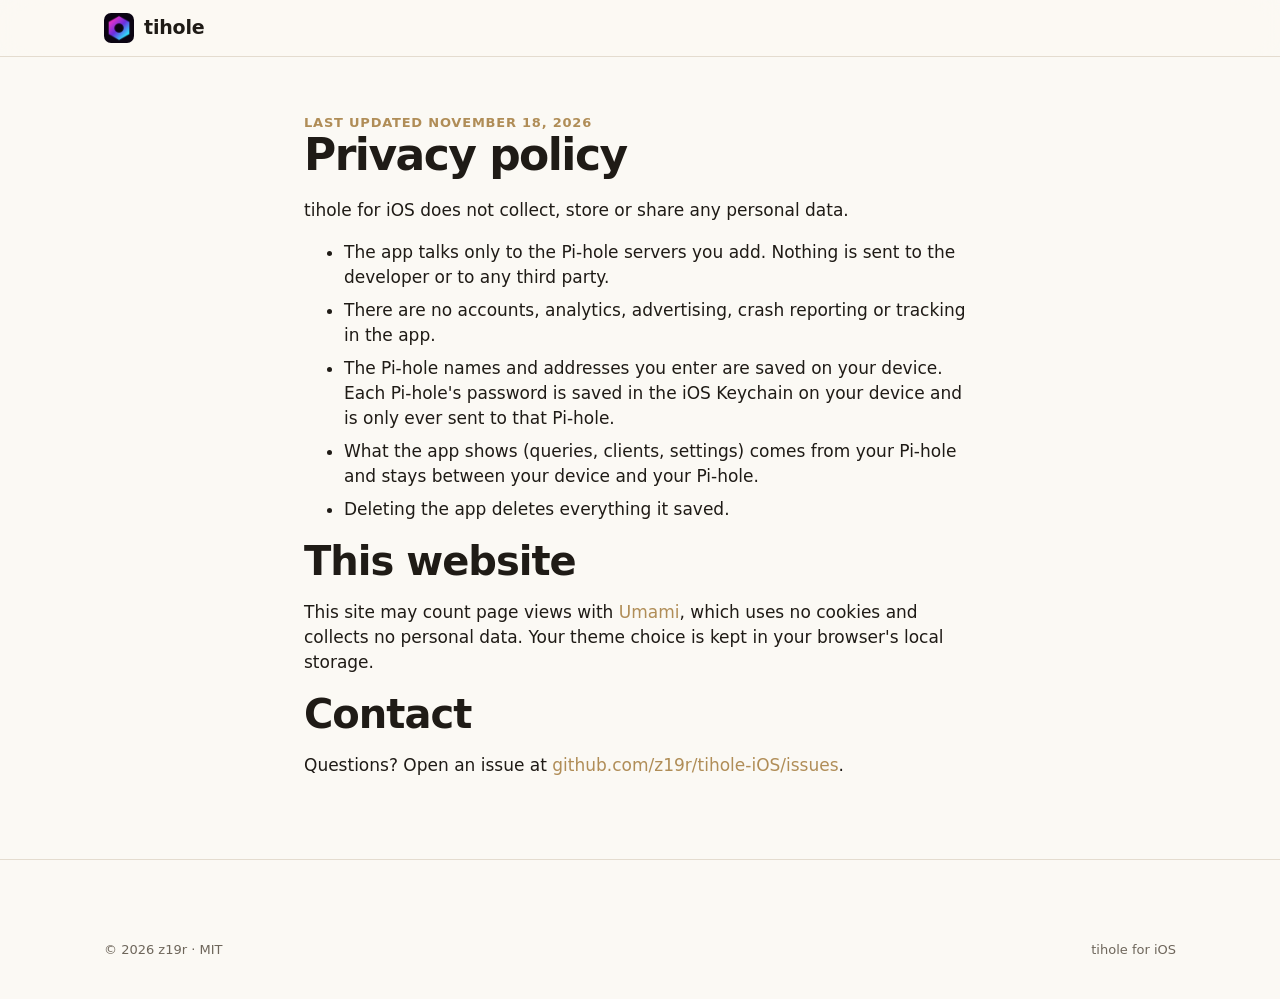
==== site/privacy.html @ 0d6b85c3 "Add the tihole-ios.z19r.com website site/ is the iOS app's website, a sibling of tihole.z19r.com wit" ====
<!DOCTYPE html>
<html lang="en" data-theme="gloss">
<head>
<meta charset="utf-8">
<meta name="viewport" content="width=device-width, initial-scale=1">
<title>Privacy policy — tihole for iOS</title>
<meta name="description" content="tihole for iOS collects no personal
  data. It talks only to the Pi-holes you add.">
<link rel="icon" href="img/favicon.png">
<link rel="apple-touch-icon" href="img/apple-touch-icon.png">
<link rel="stylesheet" href="site.css">
<script src="theme.js"></script>
</head>
<body>
<nav class="navbar" aria-label="Main">
  <div class="wrap">
    <a class="brand" href="/"><img src="img/icon.png" alt="">tihole</a>
  </div>
</nav>
<main class="prose">
  <div class="eyebrow">Last updated November 18, 2026</div>
  <h1>Privacy policy</h1>
  <p>tihole for iOS does not collect, store or share any personal data.</p>
  <ul>
    <li>The app talks only to the Pi-hole servers you add. Nothing is sent
      to the developer or to any third party.</li>
    <li>There are no accounts, analytics, advertising, crash reporting or
      tracking in the app.</li>
    <li>The Pi-hole names and addresses you enter are saved on your
      device. Each Pi-hole's password is saved in the iOS Keychain on your
      device and is only ever sent to that Pi-hole.</li>
    <li>What the app shows (queries, clients, settings) comes from your
      Pi-hole and stays between your device and your Pi-hole.</li>
    <li>Deleting the app deletes everything it saved.</li>
  </ul>
  <h2>This website</h2>
  <p>This site may count page views with
    <a href="https://umami.is" target="_blank" rel="noreferrer">Umami</a>,
    which uses no cookies and collects no personal data. Your theme choice
    is kept in your browser's local storage.</p>
  <h2>Contact</h2>
  <p>Questions? Open an issue at
    <a href="https://github.com/z19r/tihole-iOS/issues">
    github.com/z19r/tihole-iOS/issues</a>.</p>
</main>
<footer>
  <div class="wrap foot-meta">
    <span>© 2026 z19r · MIT</span>
    <a href="/">tihole for iOS</a>
  </div>
</footer>
</body>
</html>
---- site/site.css ----
/* tihole for iOS — site styles.
 * The palettes are the app's own (Tihole/Theme/Theme.swift). The look is
 * the app's: system font, inset grouped lists, rounded cards, segmented
 * controls and translucent bars. */

:root,
[data-theme="gloss"] {
  --surface: #0b0412;
  --panel: #190a2e;
  --text: #f4f1fb;
  --subtle: #9e8fc6;
  --accent: #ff2e93;
  --allow: #5cf07a;
  --block: #ff4d6d;
  --warn: #f5b93d;
  --border: #3a1e63;
  --ramp: linear-gradient(90deg, #ff2e93, #e533c9, #6b2fe0, #2ee6ff);
  --bar: rgb(11 4 18 / 0.72);
  --glow: rgb(255 46 147 / 0.22);
  --glow-2: rgb(46 230 255 / 0.14);
  color-scheme: dark;
}

[data-theme="deep-night"] {
  --surface: #0b0f1a;
  --panel: #141b2d;
  --text: #e6eaf2;
  --subtle: #8a93a6;
  --accent: #7aa2f7;
  --allow: #4ade80;
  --block: #f7768e;
  --warn: #f5c97b;
  --border: #2a3550;
  --ramp: linear-gradient(90deg, #7aa2f7, #a5bdfb);
  --bar: rgb(11 15 26 / 0.72);
  --glow: rgb(122 162 247 / 0.2);
  --glow-2: rgb(74 222 128 / 0.08);
  color-scheme: dark;
}

[data-theme="light-luxury"] {
  --surface: #fbf9f4;
  --panel: #ffffff;
  --text: #1f1b16;
  --subtle: #6e665b;
  --accent: #b08d57;
  --allow: #3f9d5a;
  --block: #c0392b;
  --warn: #c9871f;
  --border: #e4dccf;
  --ramp: linear-gradient(90deg, #b08d57, #8a6a3a);
  --bar: rgb(251 249 244 / 0.78);
  --glow: rgb(176 141 87 / 0.16);
  --glow-2: rgb(63 157 90 / 0.06);
  color-scheme: light;
}

[data-theme="pihole-classic"] {
  --surface: #1a1213;
  --panel: #241819;
  --text: #f5e9e9;
  --subtle: #a88b8b;
  --accent: #e5322b;
  --allow: #35c46a;
  --block: #e5322b;
  --warn: #f2b134;
  --border: #4a2e30;
  --ramp: linear-gradient(90deg, #e5322b, #f2b134);
  --bar: rgb(26 18 19 / 0.72);
  --glow: rgb(229 50 43 / 0.2);
  --glow-2: rgb(242 177 52 / 0.08);
  color-scheme: dark;
}

* {
  box-sizing: border-box;
}

html {
  scroll-behavior: smooth;
  scroll-padding-top: 72px;
}

body {
  margin: 0;
  background: var(--surface);
  color: var(--text);
  font: 17px/1.47 -apple-system, BlinkMacSystemFont, "SF Pro Text",
    system-ui, "Segoe UI", Roboto, "Helvetica Neue", Arial, sans-serif;
  -webkit-font-smoothing: antialiased;
  transition: background 0.3s, color 0.3s;
}

a {
  color: var(--accent);
  text-decoration: none;
}

a:hover {
  text-decoration: underline;
}

code {
  font: 0.88em ui-monospace, "SF Mono", Menlo, monospace;
  background: color-mix(in srgb, var(--accent) 12%, transparent);
  padding: 0.1em 0.35em;
  border-radius: 6px;
}

.wrap {
  max-width: 1120px;
  margin: 0 auto;
  padding: 0 24px;
}

.ramp {
  background: var(--ramp);
  -webkit-background-clip: text;
  background-clip: text;
  color: transparent;
}

/* ---------- navigation bar ---------- */

.navbar {
  position: sticky;
  top: 0;
  z-index: 10;
  background: var(--bar);
  backdrop-filter: saturate(180%) blur(20px);
  -webkit-backdrop-filter: saturate(180%) blur(20px);
  border-bottom: 0.5px solid var(--border);
}

.navbar .wrap {
  display: flex;
  align-items: center;
  gap: 20px;
  height: 56px;
}

.brand {
  display: flex;
  align-items: center;
  gap: 10px;
  color: var(--text);
  font-weight: 600;
  font-size: 19px;
  letter-spacing: -0.01em;
}

.brand:hover {
  text-decoration: none;
}

.brand img {
  width: 30px;
  height: 30px;
  border-radius: 7px;
}

.nav-links {
  display: flex;
  gap: 18px;
  margin-left: auto;
  font-size: 15px;
}

.nav-links a {
  color: var(--subtle);
}

.nav-links a:hover {
  color: var(--text);
  text-decoration: none;
}

.nav-right {
  display: flex;
  align-items: center;
  gap: 10px;
}

.pill {
  display: inline-flex;
  align-items: center;
  gap: 6px;
  padding: 4px 10px;
  border-radius: 999px;
  font-size: 13px;
  font-weight: 600;
  background: color-mix(in srgb, var(--allow) 18%, transparent);
  color: var(--allow);
}

.pill .dot {
  width: 7px;
  height: 7px;
  border-radius: 50%;
  background: currentColor;
}

/* The theme picker is a pull-down menu, like the app's. */
.menu {
  position: relative;
}

.menu > button {
  display: inline-flex;
  align-items: center;
  gap: 6px;
  border: 0;
  border-radius: 999px;
  padding: 6px 12px;
  font: inherit;
  font-size: 14px;
  font-weight: 600;
  color: var(--accent);
  background: color-mix(in srgb, var(--accent) 14%, transparent);
  cursor: pointer;
}

.menu ul {
  position: absolute;
  right: 0;
  top: calc(100% + 8px);
  min-width: 230px;
  margin: 0;
  padding: 6px 0;
  list-style: none;
  background: color-mix(in srgb, var(--panel) 92%, transparent);
  backdrop-filter: blur(24px);
  -webkit-backdrop-filter: blur(24px);
  border: 0.5px solid var(--border);
  border-radius: 14px;
  box-shadow: 0 18px 48px rgb(0 0 0 / 0.35);
}

.menu ul[hidden] {
  display: none;
}

.menu li button {
  display: flex;
  width: 100%;
  align-items: center;
  gap: 10px;
  padding: 9px 16px;
  border: 0;
  background: none;
  color: var(--text);
  font: inherit;
  font-size: 15px;
  text-align: left;
  cursor: pointer;
}

.menu li button:hover,
.menu li button:focus-visible {
  background: color-mix(in srgb, var(--accent) 14%, transparent);
  outline: none;
}

.menu .check {
  width: 14px;
  color: var(--accent);
  font-weight: 700;
}

.menu .swatch {
  width: 14px;
  height: 14px;
  margin-left: auto;
  border-radius: 50%;
  border: 0.5px solid var(--border);
}

/* ---------- buttons ---------- */

.btn {
  display: inline-flex;
  align-items: center;
  gap: 8px;
  padding: 13px 22px;
  border-radius: 14px;
  font-weight: 600;
  font-size: 17px;
  border: 0;
  cursor: pointer;
}

.btn:hover {
  text-decoration: none;
  filter: brightness(1.08);
}

.btn-filled {
  background: var(--accent);
  color: #fff;
}

.btn-tinted {
  background: color-mix(in srgb, var(--accent) 16%, transparent);
  color: var(--accent);
}

.btn[aria-disabled="true"] {
  cursor: default;
  filter: none;
}

/* ---------- hero ---------- */

.hero {
  position: relative;
  overflow: hidden;
  padding: 72px 0 40px;
}

.hero .wrap {
  display: grid;
  grid-template-columns: minmax(0, 1.1fr) minmax(0, 0.9fr);
  align-items: center;
  gap: 48px;
}

.glow {
  position: absolute;
  border-radius: 50%;
  filter: blur(80px);
  pointer-events: none;
}

.app-row {
  display: flex;
  align-items: center;
  gap: 14px;
  margin-bottom: 26px;
}

.app-row img {
  width: 64px;
  height: 64px;
  border-radius: 15px;
  box-shadow: 0 8px 24px var(--glow);
}

.app-row .name {
  font-weight: 600;
  font-size: 17px;
}

.app-row .by {
  color: var(--subtle);
  font-size: 14px;
}

h1 {
  margin: 0 0 20px;
  font-size: clamp(40px, 6vw, 68px);
  line-height: 1.04;
  letter-spacing: -0.035em;
  font-weight: 800;
}

.lede {
  max-width: 34em;
  margin: 0 0 30px;
  color: var(--subtle);
  font-size: 19px;
}

.lede b {
  color: var(--text);
  font-weight: 600;
}

.cta {
  display: flex;
  flex-wrap: wrap;
  gap: 12px;
}

.fine {
  margin-top: 16px;
  color: var(--subtle);
  font-size: 13px;
}

/* ---------- devices ---------- */

.device {
  position: relative;
  margin: 0 auto;
  padding: 12px;
  background: #050208;
  border-radius: 54px;
  box-shadow:
    0 0 0 2px #2b2533,
    0 30px 80px rgb(0 0 0 / 0.45),
    0 0 120px var(--glow);
}

.device img {
  display: block;
  width: 100%;
  height: auto;
  border-radius: 42px;
}

.device.iphone {
  max-width: 330px;
}

.device.iphone::after {
  /* The Dynamic Island. */
  content: "";
  position: absolute;
  top: 22px;
  left: 50%;
  width: 30%;
  height: 26px;
  transform: translateX(-50%);
  border-radius: 999px;
  background: #050208;
}

.device.ipad {
  max-width: 560px;
  padding: 16px;
  border-radius: 36px;
}

.device.ipad img {
  border-radius: 22px;
}

/* ---------- sections ---------- */

.section {
  padding: 72px 0;
}

.section-head {
  margin-bottom: 28px;
}

.eyebrow {
  color: var(--accent);
  font-size: 13px;
  font-weight: 600;
  letter-spacing: 0.06em;
  text-transform: uppercase;
}

h2 {
  margin: 6px 0 8px;
  font-size: clamp(30px, 4vw, 40px);
  line-height: 1.1;
  letter-spacing: -0.025em;
  font-weight: 700;
}

.section-head p {
  margin: 0;
  max-width: 40em;
  color: var(--subtle);
}

/* Segmented control. */
.segmented {
  display: inline-flex;
  max-width: 100%;
  overflow-x: auto;
  scrollbar-width: none;
  padding: 3px;
  gap: 2px;
  border-radius: 10px;
  background: color-mix(in srgb, var(--subtle) 18%, transparent);
}

.segmented button {
  flex: none;
  border: 0;
  border-radius: 8px;
  padding: 7px 16px;
  font: inherit;
  font-size: 14px;
  font-weight: 600;
  color: var(--text);
  background: none;
  cursor: pointer;
}

.segmented button[aria-selected="true"] {
  background: var(--panel);
  box-shadow: 0 2px 8px rgb(0 0 0 / 0.2);
}

.screens-controls {
  display: flex;
  flex-wrap: wrap;
  justify-content: space-between;
  gap: 12px;
  margin-bottom: 32px;
}

.screens-stage {
  position: relative;
  display: grid;
  grid-template-columns: minmax(0, 1fr) minmax(0, 0.8fr);
  align-items: center;
  gap: 48px;
}

.screens-cap h3 {
  margin: 0 0 10px;
  font-size: 28px;
  letter-spacing: -0.02em;
}

.screens-cap p {
  margin: 0;
  color: var(--subtle);
  font-size: 19px;
}

/* Inset grouped list, as in Settings. */
.list {
  margin: 0;
  padding: 0;
  list-style: none;
  background: var(--panel);
  border: 0.5px solid var(--border);
  border-radius: 14px;
  overflow: hidden;
}

.list > li {
  display: flex;
  align-items: center;
  gap: 14px;
  padding: 13px 16px;
}

.list > li + li {
  border-top: 0.5px solid var(--border);
}

.icon {
  flex: none;
  display: grid;
  place-items: center;
  width: 30px;
  height: 30px;
  border-radius: 8px;
  color: #fff;
  font-size: 15px;
  font-weight: 700;
  background: var(--accent);
}

.icon.allow {
  background: var(--allow);
}

.icon.block {
  background: var(--block);
}

.icon.warn {
  background: var(--warn);
}

.icon.subtle {
  background: var(--subtle);
}

.row-main {
  flex: 1;
  min-width: 0;
}

.row-title {
  font-weight: 600;
}

.row-sub {
  color: var(--subtle);
  font-size: 15px;
}

.row-detail {
  flex: none;
  color: var(--subtle);
  font-size: 15px;
}

.list-label {
  margin: 0 16px 8px;
  color: var(--subtle);
  font-size: 13px;
  text-transform: uppercase;
  letter-spacing: 0.02em;
}

.list-foot {
  margin: 8px 16px 0;
  color: var(--subtle);
  font-size: 13px;
}

/* Get started. */
.two-col {
  display: grid;
  grid-template-columns: minmax(0, 1fr) minmax(0, 1fr);
  gap: 40px;
  align-items: start;
}

.step-n {
  flex: none;
  display: grid;
  place-items: center;
  width: 30px;
  height: 30px;
  border-radius: 50%;
  font-weight: 700;
  color: var(--accent);
  background: color-mix(in srgb, var(--accent) 16%, transparent);
}

.sheet {
  padding: 18px 16px 22px;
  border-radius: 24px;
  background: color-mix(in srgb, var(--subtle) 10%, var(--surface));
  border: 0.5px solid var(--border);
}

.sheet-bar {
  display: flex;
  justify-content: space-between;
  align-items: center;
  margin: 0 4px 18px;
  font-size: 17px;
}

.sheet-bar b {
  font-weight: 600;
}

.sheet-bar span {
  color: var(--accent);
}

.sheet-bar .done {
  font-weight: 600;
}

.field {
  justify-content: space-between;
}

.field .value {
  color: var(--subtle);
}

.toggle {
  flex: none;
  position: relative;
  width: 51px;
  height: 31px;
  border-radius: 999px;
  background: var(--allow);
}

.toggle::after {
  content: "";
  position: absolute;
  top: 2px;
  right: 2px;
  width: 27px;
  height: 27px;
  border-radius: 50%;
  background: #fff;
  box-shadow: 0 2px 4px rgb(0 0 0 / 0.25);
}

.ok {
  color: var(--allow);
}

/* Numbers: dashboard tiles. */
.tiles {
  display: grid;
  grid-template-columns: repeat(4, minmax(0, 1fr));
  gap: 14px;
}

.tile {
  padding: 18px;
  border-radius: 16px;
  background: var(--panel);
  border: 0.5px solid var(--border);
}

.tile .label {
  color: var(--subtle);
  font-size: 14px;
}

.tile .num {
  margin: 6px 0 2px;
  color: var(--accent);
  font-size: 40px;
  font-weight: 700;
  letter-spacing: -0.03em;
  font-variant-numeric: tabular-nums;
}

.tile .num small {
  margin-left: 6px;
  font-size: 16px;
  font-weight: 600;
  color: var(--text);
  letter-spacing: 0;
}

.tile .sub {
  color: var(--subtle);
  font-size: 14px;
}

.tile .meter {
  height: 6px;
  margin-top: 12px;
  border-radius: 999px;
  background: color-mix(in srgb, var(--subtle) 22%, transparent);
  overflow: hidden;
}

.tile .meter i {
  display: block;
  height: 100%;
  border-radius: inherit;
  background: var(--ramp);
}

/* Architecture. */
.arch {
  display: grid;
  grid-template-columns: minmax(0, 1fr) auto minmax(0, 1fr);
  gap: 20px;
  align-items: center;
}

.arch .flow {
  color: var(--subtle);
  font-size: 13px;
  text-align: center;
  line-height: 1.8;
}

.arch .flow b {
  display: block;
  color: var(--accent);
  font-size: 22px;
}

/* Releases. */
.release {
  margin-bottom: 18px;
  padding: 20px;
  border-radius: 16px;
  background: var(--panel);
  border: 0.5px solid var(--border);
}

.release-head {
  display: flex;
  align-items: center;
  gap: 12px;
  margin-bottom: 12px;
  color: var(--subtle);
  font-size: 14px;
}

.ver {
  padding: 3px 10px;
  border-radius: 999px;
  color: #fff;
  font-weight: 700;
  background: var(--accent);
}

.release h4 {
  margin: 14px 0 6px;
  color: var(--subtle);
  font-size: 13px;
  text-transform: uppercase;
  letter-spacing: 0.04em;
}

.release ul {
  margin: 0;
  padding-left: 20px;
}

.release li {
  margin: 4px 0;
}

/* FAQ: disclosure rows. */
.faq details + details {
  border-top: 0.5px solid var(--border);
}

.faq summary {
  display: flex;
  align-items: center;
  gap: 12px;
  padding: 15px 16px;
  font-weight: 600;
  cursor: pointer;
  list-style: none;
}

.faq summary::-webkit-details-marker {
  display: none;
}

.faq summary::after {
  content: "›";
  margin-left: auto;
  color: var(--subtle);
  font-size: 22px;
  line-height: 1;
  transition: transform 0.2s;
}

.faq details[open] summary::after {
  transform: rotate(90deg);
}

.faq .answer {
  padding: 0 16px 16px 58px;
  color: var(--subtle);
}

/* Docs cards. */
.cards {
  display: grid;
  grid-template-columns: repeat(4, minmax(0, 1fr));
  gap: 14px;
}

.card {
  display: flex;
  flex-direction: column;
  gap: 6px;
  padding: 18px;
  border-radius: 16px;
  background: var(--panel);
  border: 0.5px solid var(--border);
  color: var(--text);
  transition: transform 0.15s;
}

.card:hover {
  text-decoration: none;
  transform: translateY(-2px);
}

.card .eyebrow {
  font-size: 12px;
}

.card .title {
  font-size: 20px;
  font-weight: 700;
}

.card .desc {
  flex: 1;
  color: var(--subtle);
  font-size: 15px;
}

.card .more {
  color: var(--accent);
  font-weight: 600;
  font-size: 15px;
}

/* Footer. */
footer {
  margin-top: 40px;
  padding: 48px 0 40px;
  border-top: 0.5px solid var(--border);
  color: var(--subtle);
  font-size: 15px;
}

.foot-row {
  display: grid;
  grid-template-columns: minmax(0, 2fr) minmax(0, 1fr) minmax(0, 1fr);
  gap: 32px;
}

footer h4 {
  margin: 0 0 10px;
  color: var(--text);
  font-size: 15px;
}

footer ul {
  margin: 0;
  padding: 0;
  list-style: none;
  line-height: 2;
}

footer a {
  color: var(--subtle);
}

footer a:hover {
  color: var(--text);
}

.foot-meta {
  display: flex;
  flex-wrap: wrap;
  justify-content: space-between;
  gap: 12px;
  margin-top: 32px;
  font-size: 13px;
}

/* Prose pages (privacy). */
.prose {
  max-width: 720px;
  padding: 56px 24px 24px;
  margin: 0 auto;
}

.prose h1 {
  font-size: 44px;
}

.prose li {
  margin: 8px 0;
}

/* ---------- small screens ---------- */

@media (max-width: 900px) {
  .nav-links {
    display: none;
  }

  .nav-right {
    margin-left: auto;
  }

  .hero .wrap,
  .screens-stage,
  .two-col,
  .arch {
    grid-template-columns: minmax(0, 1fr);
  }

  .arch .flow b {
    transform: rotate(90deg);
  }

  .tiles,
  .cards {
    grid-template-columns: repeat(2, minmax(0, 1fr));
  }

  .foot-row {
    grid-template-columns: minmax(0, 1fr) minmax(0, 1fr);
  }

  .foot-row > :first-child {
    grid-column: 1 / -1;
  }
}

@media (max-width: 520px) {
  .tiles,
  .cards {
    grid-template-columns: minmax(0, 1fr);
  }

  .pill {
    display: none;
  }
}

@media (prefers-reduced-motion: reduce) {
  html {
    scroll-behavior: auto;
  }

  * {
    transition: none !important;
  }
}
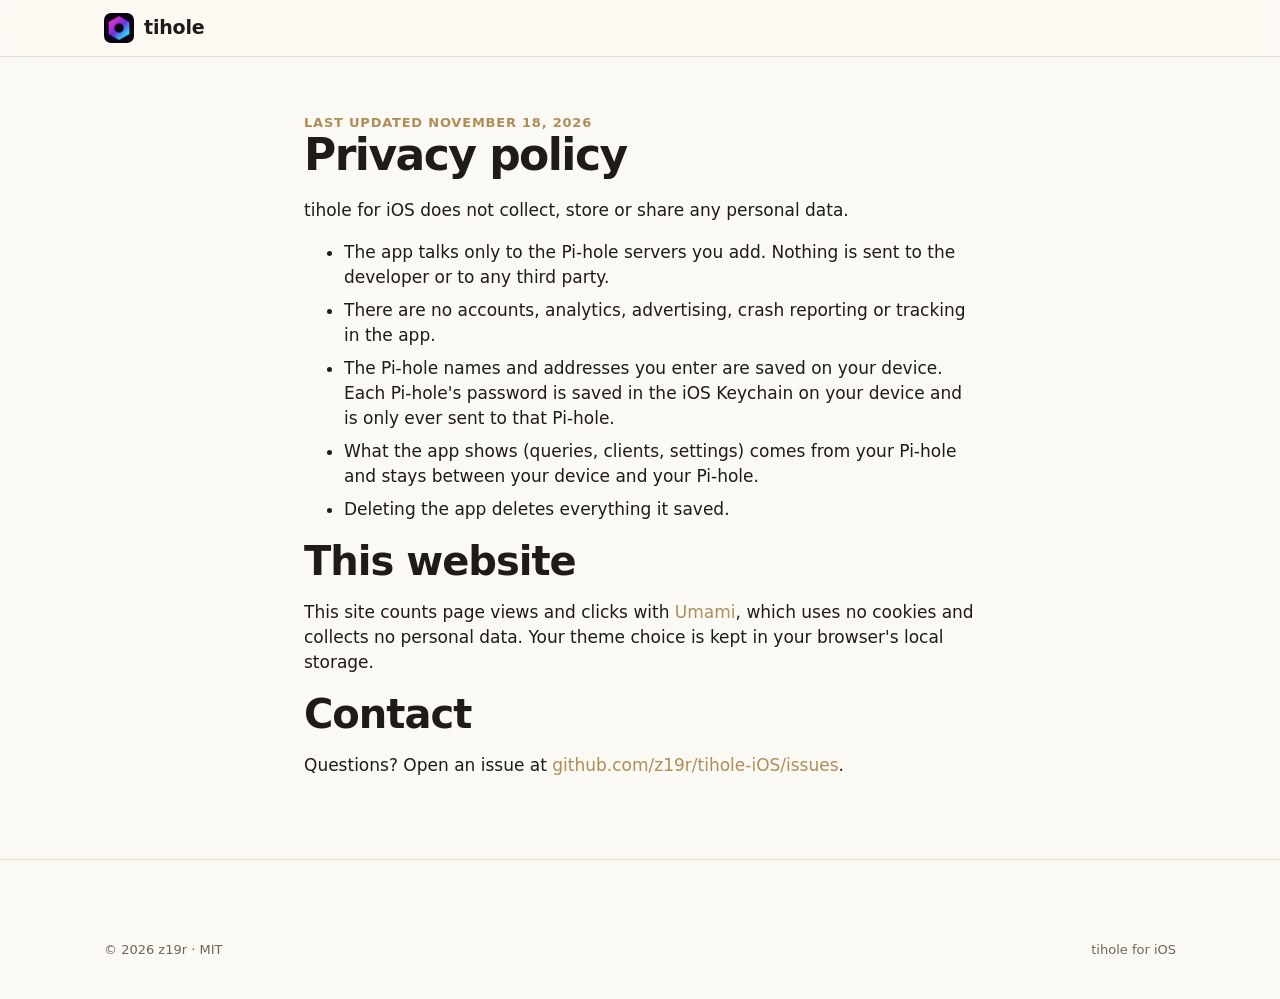
==== commit da176d1a: "Turn on Umami analytics for the website Load the tracker from both pages' heads, limited to tihole-i" ====
--- a/site/privacy.html
+++ b/site/privacy.html
@@ -10,11 +10,14 @@
 <link rel="apple-touch-icon" href="img/apple-touch-icon.png">
 <link rel="stylesheet" href="site.css">
 <script src="theme.js"></script>
+<script defer src="https://cloud.umami.is/script.js"
+  data-website-id="61616153-6493-425c-9ec3-af81dfb62202"
+  data-domains="tihole-ios.z19r.com"></script>
 </head>
 <body>
 <nav class="navbar" aria-label="Main">
   <div class="wrap">
-    <a class="brand" href="/"><img src="img/icon.png" alt="">tihole</a>
+    <a class="brand" href="/" data-umami-event="privacy-logo"><img src="img/icon.png" alt="">tihole</a>
   </div>
 </nav>
 <main class="prose">
@@ -34,19 +37,21 @@
     <li>Deleting the app deletes everything it saved.</li>
   </ul>
   <h2>This website</h2>
-  <p>This site may count page views with
-    <a href="https://umami.is" target="_blank" rel="noreferrer">Umami</a>,
+  <p>This site counts page views and clicks with
+    <a href="https://umami.is" target="_blank" rel="noreferrer"
+      data-umami-event="privacy-umami">Umami</a>,
     which uses no cookies and collects no personal data. Your theme choice
     is kept in your browser's local storage.</p>
   <h2>Contact</h2>
   <p>Questions? Open an issue at
-    <a href="https://github.com/z19r/tihole-iOS/issues">
+    <a href="https://github.com/z19r/tihole-iOS/issues"
+      data-umami-event="privacy-issues">
     github.com/z19r/tihole-iOS/issues</a>.</p>
 </main>
 <footer>
   <div class="wrap foot-meta">
     <span>© 2026 z19r · MIT</span>
-    <a href="/">tihole for iOS</a>
+    <a href="/" data-umami-event="privacy-home">tihole for iOS</a>
   </div>
 </footer>
 </body>
--- a/site/site.css
+++ b/site/site.css
@@ -387,6 +387,11 @@
   font-size: 13px;
 }
 
+.fine .price {
+  color: var(--text);
+  font-size: 15px;
+}
+
 /* ---------- devices ---------- */
 
 .device {
